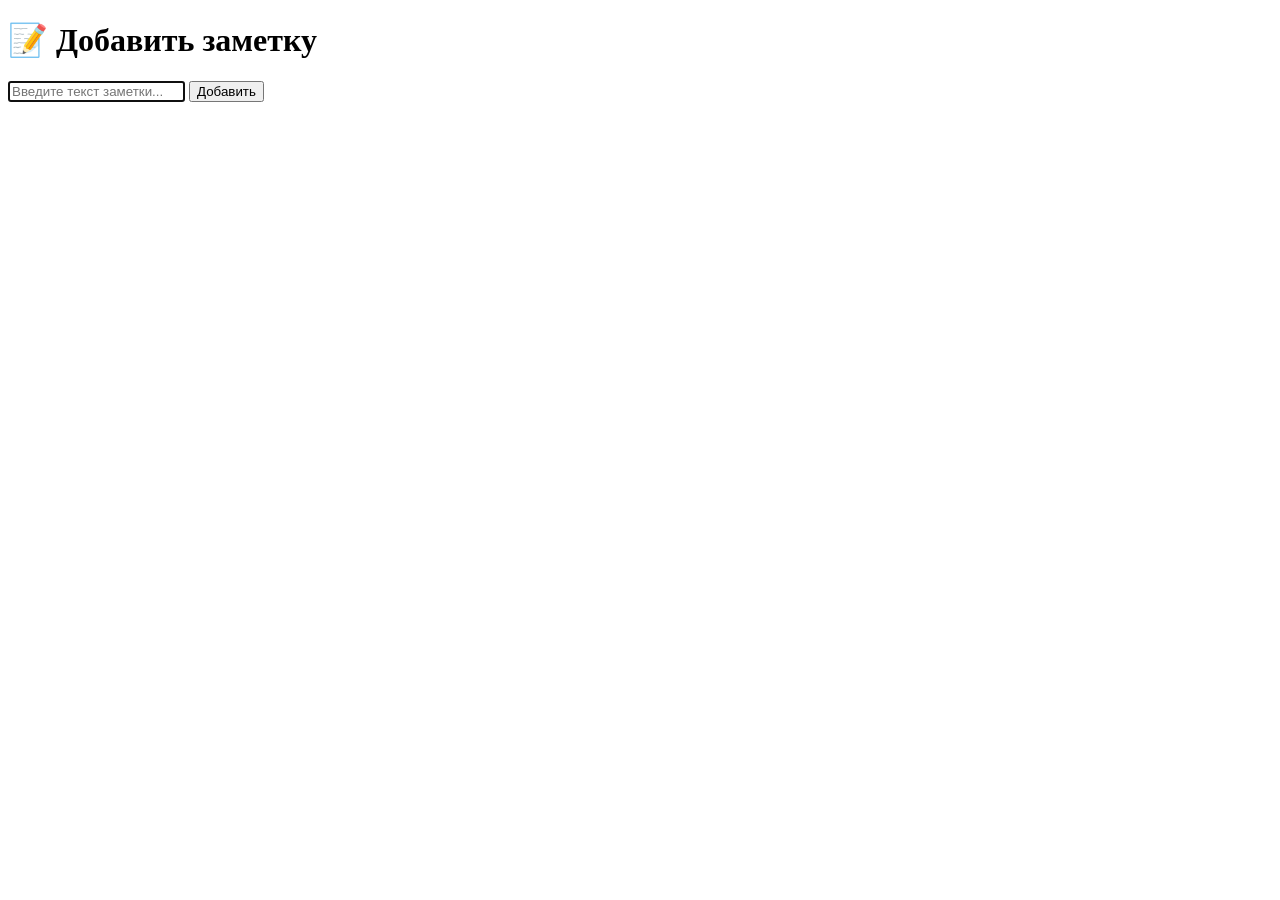
==== templates/index.html @ 014eb471 "for Pavil" ====
<!DOCTYPE html>
<html lang="ru">
<head>
    <meta charset="UTF-8">
    <meta name="viewport" content="width=device-width, initial-scale=1.0">
    <title>Заметки</title>

    <link rel="stylesheet" href="static/style.css">


</head>
<body>
    <div class="container">
        <h1>📝 Добавить заметку</h1>

        <form method="post" action="/">
            <div class="form-group">
                <input type="text" name="user_input" placeholder="Введите текст заметки..." required autofocus>
                <button type="submit">Добавить</button>
            </div>
        </form>

    </div>
</body>
</html>
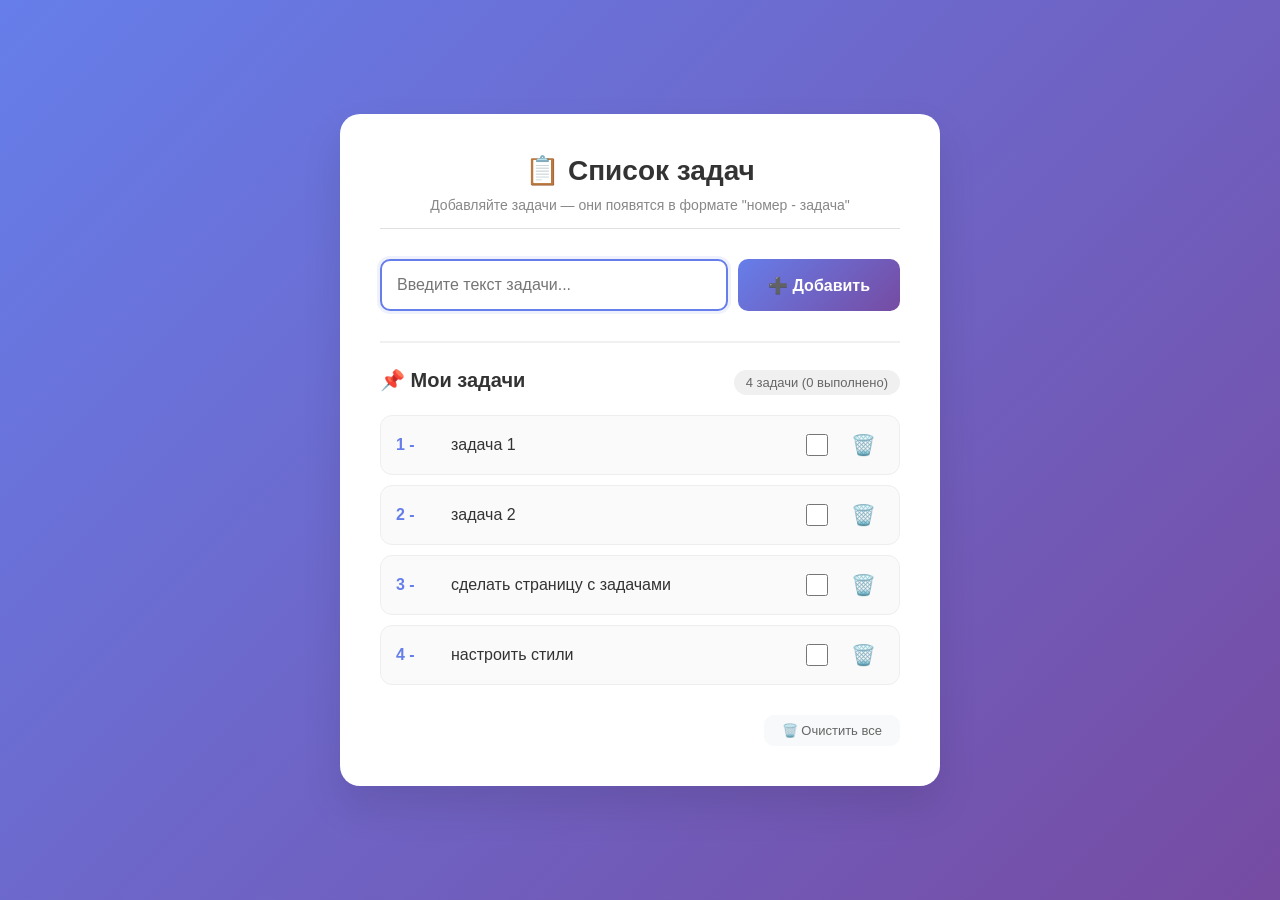
==== commit 74e9da2e: "for Pavil" ====
--- a/templates/index.html
+++ b/templates/index.html
@@ -3,23 +3,614 @@
 <head>
     <meta charset="UTF-8">
     <meta name="viewport" content="width=device-width, initial-scale=1.0">
-    <title>Заметки</title>
-
-    <link rel="stylesheet" href="static/style.css">
-
-
+    <title>Список задач | TODO</title>
+    <style>
+        * {
+            margin: 0;
+            padding: 0;
+            box-sizing: border-box;
+        }
+
+        body {
+            background: linear-gradient(135deg, #667eea 0%, #764ba2 100%);
+            font-family: 'Segoe UI', Tahoma, Geneva, Verdana, sans-serif;
+            min-height: 100vh;
+            display: flex;
+            justify-content: center;
+            align-items: center;
+            padding: 20px;
+        }
+
+        .container {
+            background: white;
+            border-radius: 20px;
+            box-shadow: 0 20px 40px rgba(0,0,0,0.1);
+            padding: 40px;
+            width: 100%;
+            max-width: 600px;
+            text-align: center;
+        }
+
+        h1 {
+            color: #333;
+            margin-bottom: 10px;
+            font-size: 28px;
+        }
+
+        .subtitle {
+            color: #888;
+            margin-bottom: 30px;
+            font-size: 14px;
+            border-bottom: 1px solid #e0e0e0;
+            padding-bottom: 15px;
+        }
+
+        .form-group {
+            display: flex;
+            gap: 10px;
+            margin-bottom: 30px;
+        }
+
+        input {
+            flex: 1;
+            padding: 15px;
+            font-size: 16px;
+            border: 2px solid #e0e0e0;
+            border-radius: 10px;
+            outline: none;
+            transition: all 0.3s ease;
+            font-family: inherit;
+        }
+
+        input:focus {
+            border-color: #667eea;
+            box-shadow: 0 0 0 3px rgba(102,126,234,0.1);
+        }
+
+        button {
+            background: linear-gradient(135deg, #667eea 0%, #764ba2 100%);
+            color: white;
+            border: none;
+            padding: 15px 30px;
+            font-size: 16px;
+            font-weight: bold;
+            border-radius: 10px;
+            cursor: pointer;
+            transition: transform 0.2s, box-shadow 0.2s;
+            font-family: inherit;
+        }
+
+        button:hover {
+            transform: translateY(-2px);
+            box-shadow: 0 5px 15px rgba(102,126,234,0.4);
+        }
+
+        button:active {
+            transform: translateY(0);
+        }
+
+        /* Стили для списка задач */
+        .tasks-section {
+            margin-top: 20px;
+            text-align: left;
+            border-top: 2px solid #f0f0f0;
+            padding-top: 25px;
+        }
+
+        .tasks-header {
+            display: flex;
+            justify-content: space-between;
+            align-items: baseline;
+            margin-bottom: 20px;
+            flex-wrap: wrap;
+            gap: 10px;
+        }
+
+        .tasks-title {
+            font-size: 20px;
+            font-weight: 600;
+            color: #333;
+        }
+
+        .task-count {
+            background: #f0f0f0;
+            padding: 5px 12px;
+            border-radius: 20px;
+            font-size: 13px;
+            color: #666;
+        }
+
+        .task-list {
+            list-style: none;
+            margin-bottom: 20px;
+            max-height: 400px;
+            overflow-y: auto;
+        }
+
+        .task-item {
+            display: flex;
+            align-items: center;
+            padding: 12px 15px;
+            background: #fafafa;
+            margin-bottom: 10px;
+            border-radius: 12px;
+            transition: all 0.2s ease;
+            border: 1px solid #eee;
+        }
+
+        .task-item:hover {
+            background: #f5f5ff;
+            border-color: #667eea;
+            transform: translateX(3px);
+        }
+
+        /* Стиль для выполненной задачи */
+        .task-item.completed {
+            opacity: 0.7;
+            background: #f9f9f9;
+        }
+
+        .task-item.completed .task-text {
+            text-decoration: line-through;
+            color: #999;
+        }
+
+        /* Нумерация задачи в формате "1 - текст" */
+        .task-number {
+            font-weight: 700;
+            color: #667eea;
+            min-width: 45px;
+            font-size: 16px;
+        }
+
+        .task-text {
+            flex: 1;
+            font-size: 16px;
+            color: #333;
+            word-break: break-word;
+            padding: 0 10px;
+        }
+
+        /* Кастомный чекбокс */
+        .task-checkbox {
+            width: 22px;
+            height: 22px;
+            cursor: pointer;
+            accent-color: #667eea;
+            margin-right: 5px;
+        }
+
+        .delete-btn {
+            background: none;
+            border: none;
+            font-size: 20px;
+            cursor: pointer;
+            color: #ccc;
+            padding: 5px 8px;
+            border-radius: 8px;
+            transition: all 0.2s;
+            margin-left: 5px;
+        }
+
+        .delete-btn:hover {
+            background: #fee;
+            color: #e74c3c;
+            transform: scale(1.05);
+            box-shadow: none;
+        }
+
+        .empty-tasks {
+            text-align: center;
+            padding: 40px 20px;
+            color: #aaa;
+            font-size: 14px;
+            background: #fafafa;
+            border-radius: 12px;
+        }
+
+        .action-buttons {
+            display: flex;
+            gap: 10px;
+            justify-content: flex-end;
+            margin-top: 15px;
+        }
+
+        .clear-btn {
+            background: #f0f0f0;
+            color: #666;
+            padding: 8px 18px;
+            font-size: 13px;
+            font-weight: normal;
+        }
+
+        .clear-btn:hover {
+            background: #e0e0e0;
+            transform: translateY(-1px);
+            box-shadow: 0 2px 8px rgba(0,0,0,0.1);
+        }
+
+        .message {
+            margin-top: 20px;
+            padding: 10px;
+            border-radius: 8px;
+            background-color: #f0f0f0;
+            color: #666;
+            font-size: 14px;
+            transition: all 0.3s;
+        }
+
+        .message.success {
+            background: #d4edda;
+            color: #155724;
+            border-left: 4px solid #28a745;
+        }
+
+        .message.error {
+            background: #f8d7da;
+            color: #721c24;
+            border-left: 4px solid #dc3545;
+        }
+
+        @media (max-width: 500px) {
+            .container {
+                padding: 25px;
+            }
+            .form-group {
+                flex-direction: column;
+            }
+            .task-number {
+                min-width: 38px;
+                font-size: 14px;
+            }
+            .task-text {
+                font-size: 14px;
+            }
+        }
+    </style>
 </head>
 <body>
     <div class="container">
-        <h1>📝 Добавить заметку</h1>
-
-        <form method="post" action="/">
-            <div class="form-group">
-                <input type="text" name="user_input" placeholder="Введите текст заметки..." required autofocus>
-                <button type="submit">Добавить</button>
+        <h1>📋 Список задач</h1>
+        <div class="subtitle">Добавляйте задачи — они появятся в формате "номер - задача"</div>
+
+        <!-- Форма добавления новой задачи -->
+        <form id="taskForm" class="form-group">
+            <input type="text" id="taskInput" placeholder="Введите текст задачи..." required autofocus>
+            <button type="submit">➕ Добавить</button>
+        </form>
+
+        <!-- Секция со списком задач -->
+        <div class="tasks-section">
+            <div class="tasks-header">
+                <span class="tasks-title">📌 Мои задачи</span>
+                <span class="task-count" id="taskCounter">0 задач</span>
             </div>
-        </form>
-
+
+            <!-- Список задач будет отображаться здесь -->
+            <div id="taskListContainer">
+                <div class="empty-tasks">
+                    ✨ Пока нет задач<br>Добавьте первую задачу выше!
+                </div>
+            </div>
+
+            <!-- Кнопки управления -->
+            <div class="action-buttons">
+                <button id="clearAllBtn" class="clear-btn" style="background:#f8f9fa;">🗑️ Очистить все</button>
+            </div>
+        </div>
+
+        <!-- Сообщение для обратной связи -->
+        <div id="messageBox" class="message" style="display: none;"></div>
     </div>
+
+    <script>
+        // ============================================================
+        //  Класс для управления задачами (аналог бэкенда на фронтенде)
+        //  Задачи хранятся в localStorage, формат отображения: "1 - задача"
+        // ============================================================
+
+        class TaskManager {
+            constructor() {
+                // Массив задач: каждый объект { id, text, completed }
+                this.tasks = [];
+                this.loadFromStorage();
+                this.counterId = this.getMaxId() + 1;
+            }
+
+            getMaxId() {
+                if (this.tasks.length === 0) return 0;
+                return Math.max(...this.tasks.map(t => t.id));
+            }
+
+            loadFromStorage() {
+                const stored = localStorage.getItem('todo_tasks_app');
+                if (stored) {
+                    try {
+                        this.tasks = JSON.parse(stored);
+                        // Убедимся, что у каждой задачи есть поле completed (для обратной совместимости)
+                        this.tasks = this.tasks.map(t => ({ ...t, completed: t.completed || false }));
+                    } catch(e) {
+                        console.error('Ошибка загрузки', e);
+                        this.tasks = [];
+                    }
+                } else {
+                    // Начальные демо-задачи, чтобы показать пример "1 - задача 1", "2 - задача 2"
+                    this.tasks = [
+                        { id: 1, text: 'задача 1', completed: false },
+                        { id: 2, text: 'задача 2', completed: false },
+                        { id: 3, text: 'сделать страницу с задачами', completed: false },
+                        { id: 4, text: 'настроить стили', completed: false }
+                    ];
+                    this.saveToStorage();
+                }
+                this.counterId = this.getMaxId() + 1;
+            }
+
+            saveToStorage() {
+                localStorage.setItem('todo_tasks_app', JSON.stringify(this.tasks));
+            }
+
+            // Добавление новой задачи
+            addTask(text) {
+                if (!text || text.trim() === '') {
+                    return { success: false, message: 'Текст задачи не может быть пустым!' };
+                }
+                // Проверка на дубликат (опционально, но для удобства)
+                const trimmedText = text.trim();
+                const newTask = {
+                    id: this.counterId++,
+                    text: trimmedText,
+                    completed: false
+                };
+                this.tasks.push(newTask);
+                this.saveToStorage();
+                return { success: true, message: `Задача "${trimmedText}" добавлена!`, task: newTask };
+            }
+
+            // Удаление задачи по id
+            deleteTask(id) {
+                const index = this.tasks.findIndex(t => t.id === id);
+                if (index !== -1) {
+                    const deleted = this.tasks[index];
+                    this.tasks.splice(index, 1);
+                    this.saveToStorage();
+                    return { success: true, message: `Задача "${deleted.text}" удалена` };
+                }
+                return { success: false, message: 'Задача не найдена' };
+            }
+
+            // Переключение статуса выполнения
+            toggleComplete(id) {
+                const task = this.tasks.find(t => t.id === id);
+                if (task) {
+                    task.completed = !task.completed;
+                    this.saveToStorage();
+                    return true;
+                }
+                return false;
+            }
+
+            // Очистить все задачи
+            clearAll() {
+                if (this.tasks.length === 0) {
+                    return { success: false, message: 'Список и так пуст' };
+                }
+                this.tasks = [];
+                this.saveToStorage();
+                this.counterId = 1;
+                return { success: true, message: 'Все задачи удалены' };
+            }
+
+            // Получить все задачи
+            getAllTasks() {
+                return [...this.tasks];
+            }
+        }
+
+        // Инициализация менеджера задач
+        const taskManager = new TaskManager();
+
+        // DOM элементы
+        const taskForm = document.getElementById('taskForm');
+        const taskInput = document.getElementById('taskInput');
+        const taskListContainer = document.getElementById('taskListContainer');
+        const taskCounterSpan = document.getElementById('taskCounter');
+        const clearAllBtn = document.getElementById('clearAllBtn');
+        const messageBox = document.getElementById('messageBox');
+
+        // Функция отображения сообщения (автоскрытие)
+        function showMessage(text, type = 'success') {
+            messageBox.textContent = text;
+            messageBox.className = `message ${type}`;
+            messageBox.style.display = 'block';
+            setTimeout(() => {
+                messageBox.style.opacity = '0';
+                setTimeout(() => {
+                    messageBox.style.display = 'none';
+                    messageBox.style.opacity = '1';
+                }, 300);
+            }, 2500);
+        }
+
+        // Функция обновления интерфейса: отрисовка задач в формате "номер - задача"
+        function renderTasks() {
+            const tasks = taskManager.getAllTasks();
+            const totalTasks = tasks.length;
+            const completedTasksCount = tasks.filter(t => t.completed).length;
+
+            // Обновляем счетчик задач
+            if (totalTasks === 0) {
+                taskCounterSpan.textContent = '0 задач';
+            } else if (totalTasks === 1) {
+                taskCounterSpan.textContent = `1 задача (${completedTasksCount} выполнена)`;
+            } else if (totalTasks >= 2 && totalTasks <= 4) {
+                taskCounterSpan.textContent = `${totalTasks} задачи (${completedTasksCount} выполнено)`;
+            } else {
+                taskCounterSpan.textContent = `${totalTasks} задач (${completedTasksCount} выполнено)`;
+            }
+
+            // Если задач нет, показываем пустое состояние
+            if (totalTasks === 0) {
+                taskListContainer.innerHTML = `
+                    <div class="empty-tasks">
+                        📭 Список задач пуст<br>Добавьте первую задачу через форму выше!
+                    </div>
+                `;
+                return;
+            }
+
+            // Формируем список задач с нумерацией в формате "1 - текст"
+            // Важно: нумерация идет по порядку отображения (индекс+1), но мы сохраняем оригинальный id для операций
+            // Согласно ТЗ: Пример: 1 - задача 1, 2 - задача 2. Каждая задача отображается с номером и текстом.
+            let tasksHtml = `<ul class="task-list" style="list-style: none;">`;
+
+            tasks.forEach((task, idx) => {
+                // Номер в списке = порядковый номер (начинается с 1)
+                const displayNumber = idx + 1;
+                const completedClass = task.completed ? 'completed' : '';
+                const checkedAttr = task.completed ? 'checked' : '';
+
+                tasksHtml += `
+                    <li class="task-item ${completedClass}" data-task-id="${task.id}">
+                        <span class="task-number">${displayNumber} -</span>
+                        <span class="task-text">${escapeHtml(task.text)}</span>
+                        <div style="display: flex; align-items: center; gap: 5px;">
+                            <input type="checkbox" class="task-checkbox" data-id="${task.id}" ${checkedAttr} title="Отметить выполнение">
+                            <button class="delete-btn" data-id="${task.id}" title="Удалить задачу">🗑️</button>
+                        </div>
+                    </li>
+                `;
+            });
+
+            tasksHtml += `</ul>`;
+            taskListContainer.innerHTML = tasksHtml;
+
+            // Добавляем обработчики событий для чекбоксов и кнопок удаления
+            attachEventListeners();
+        }
+
+        // Функция для экранирования HTML спецсимволов (безопасность)
+        function escapeHtml(str) {
+            return str
+                .replace(/&/g, '&amp;')
+                .replace(/</g, '&lt;')
+                .replace(/>/g, '&gt;')
+                .replace(/"/g, '&quot;')
+                .replace(/'/g, '&#39;');
+        }
+
+        // Привязка событий к динамическим элементам (чекбоксы, кнопки удаления)
+        function attachEventListeners() {
+            // Обработчики для чекбоксов (отметка выполнения)
+            const checkboxes = document.querySelectorAll('.task-checkbox');
+            checkboxes.forEach(checkbox => {
+                // Убираем старые обработчики, чтобы избежать дублирования (но при каждой перерисовке новые элементы)
+                checkbox.removeEventListener('change', handleCheckboxChange);
+                checkbox.addEventListener('change', handleCheckboxChange);
+            });
+
+            // Обработчики для кнопок удаления
+            const deleteButtons = document.querySelectorAll('.delete-btn');
+            deleteButtons.forEach(btn => {
+                btn.removeEventListener('click', handleDeleteClick);
+                btn.addEventListener('click', handleDeleteClick);
+            });
+        }
+
+        // Обработчик изменения статуса (чекбокс)
+        function handleCheckboxChange(event) {
+            const checkbox = event.target;
+            const taskId = parseInt(checkbox.getAttribute('data-id'), 10);
+            const isChecked = checkbox.checked;
+
+            // Меняем статус через менеджер задач
+            const success = taskManager.toggleComplete(taskId);
+            if (success) {
+                // Обновляем отображение
+                renderTasks();
+                // Показываем сообщение (опционально)
+                const task = taskManager.getAllTasks().find(t => t.id === taskId);
+                if (task) {
+                    const status = task.completed ? 'выполнена ✅' : 'возвращена в работу 🔄';
+                    showMessage(`Задача "${task.text.substring(0, 40)}" ${status}`, 'success');
+                } else {
+                    showMessage('Статус задачи обновлен', 'success');
+                }
+            } else {
+                showMessage('Ошибка при обновлении статуса', 'error');
+            }
+        }
+
+        // Обработчик удаления задачи
+        function handleDeleteClick(event) {
+            event.stopPropagation();
+            const button = event.currentTarget;
+            const taskId = parseInt(button.getAttribute('data-id'), 10);
+            const tasks = taskManager.getAllTasks();
+            const taskToDelete = tasks.find(t => t.id === taskId);
+
+            if (taskToDelete) {
+                const result = taskManager.deleteTask(taskId);
+                if (result.success) {
+                    renderTasks();
+                    showMessage(result.message, 'success');
+                } else {
+                    showMessage('Не удалось удалить задачу', 'error');
+                }
+            }
+        }
+
+        // Обработчик добавления новой задачи (через форму)
+        function handleAddTask(event) {
+            event.preventDefault();
+            const rawText = taskInput.value;
+            if (!rawText || rawText.trim() === '') {
+                showMessage('Пожалуйста, введите текст задачи!', 'error');
+                return;
+            }
+
+            const result = taskManager.addTask(rawText);
+            if (result.success) {
+                taskInput.value = '';
+                renderTasks();
+                showMessage(result.message, 'success');
+                taskInput.focus();
+            } else {
+                showMessage(result.message, 'error');
+            }
+        }
+
+        // Обработчик очистки всех задач
+        function handleClearAll() {
+            if (taskManager.getAllTasks().length === 0) {
+                showMessage('Список задач уже пуст', 'error');
+                return;
+            }
+
+            const confirmClear = confirm('Вы уверены, что хотите удалить ВСЕ задачи? Это действие нельзя отменить.');
+            if (confirmClear) {
+                const result = taskManager.clearAll();
+                if (result.success) {
+                    renderTasks();
+                    showMessage(result.message, 'success');
+                } else {
+                    showMessage(result.message, 'error');
+                }
+            }
+        }
+
+        // Инициализация приложения и установка обработчиков
+        function init() {
+            renderTasks();
+            taskForm.addEventListener('submit', handleAddTask);
+            clearAllBtn.addEventListener('click', handleClearAll);
+
+            // Автофокус на поле ввода
+            taskInput.focus();
+        }
+
+        // Запуск приложения после загрузки DOM
+        document.addEventListener('DOMContentLoaded', init);
+    </script>
 </body>
 </html>
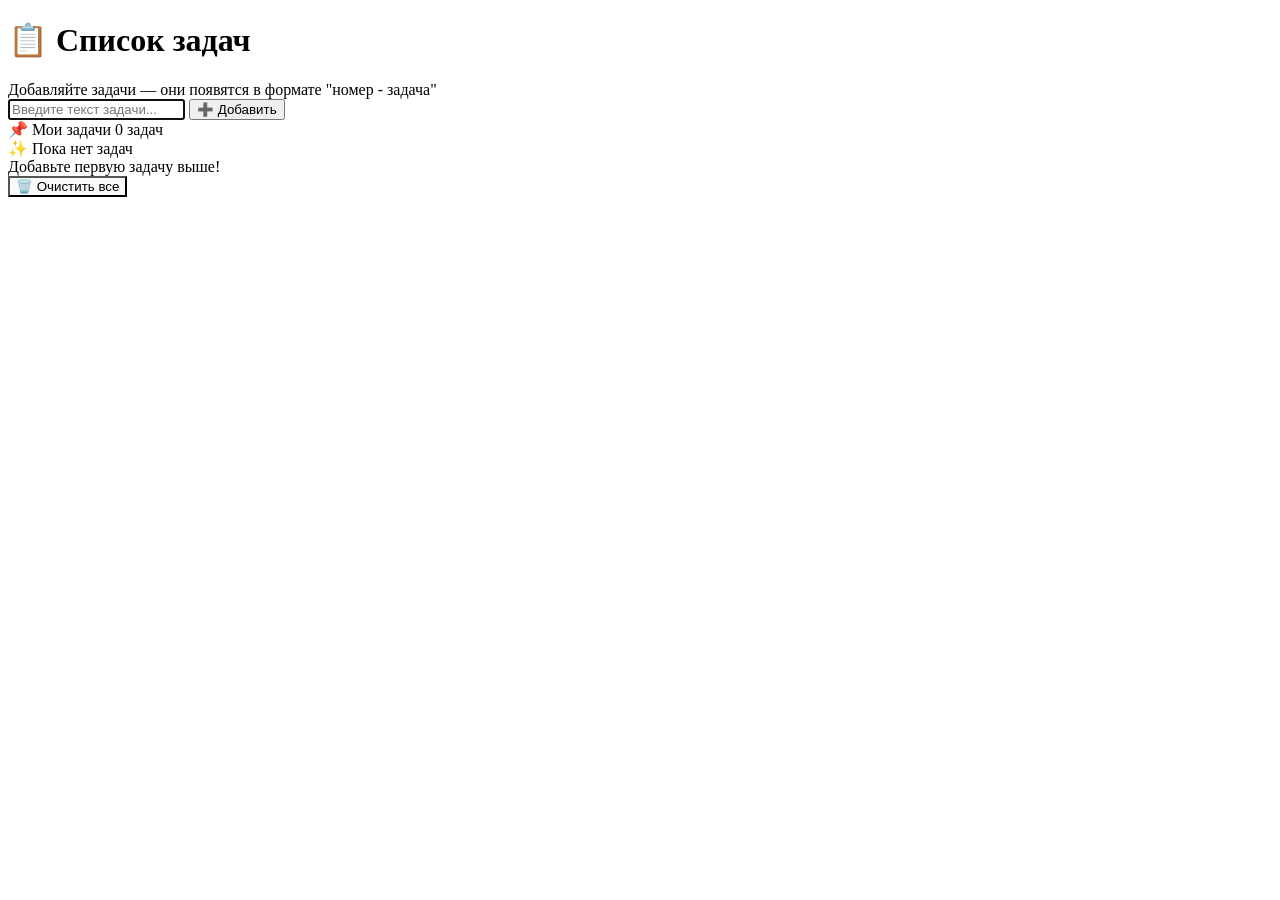
==== commit c8e8d4f6: "for Pavil" ====
--- a/templates/index.html
+++ b/templates/index.html
@@ -4,269 +4,7 @@
     <meta charset="UTF-8">
     <meta name="viewport" content="width=device-width, initial-scale=1.0">
     <title>Список задач | TODO</title>
-    <style>
-        * {
-            margin: 0;
-            padding: 0;
-            box-sizing: border-box;
-        }
-
-        body {
-            background: linear-gradient(135deg, #667eea 0%, #764ba2 100%);
-            font-family: 'Segoe UI', Tahoma, Geneva, Verdana, sans-serif;
-            min-height: 100vh;
-            display: flex;
-            justify-content: center;
-            align-items: center;
-            padding: 20px;
-        }
-
-        .container {
-            background: white;
-            border-radius: 20px;
-            box-shadow: 0 20px 40px rgba(0,0,0,0.1);
-            padding: 40px;
-            width: 100%;
-            max-width: 600px;
-            text-align: center;
-        }
-
-        h1 {
-            color: #333;
-            margin-bottom: 10px;
-            font-size: 28px;
-        }
-
-        .subtitle {
-            color: #888;
-            margin-bottom: 30px;
-            font-size: 14px;
-            border-bottom: 1px solid #e0e0e0;
-            padding-bottom: 15px;
-        }
-
-        .form-group {
-            display: flex;
-            gap: 10px;
-            margin-bottom: 30px;
-        }
-
-        input {
-            flex: 1;
-            padding: 15px;
-            font-size: 16px;
-            border: 2px solid #e0e0e0;
-            border-radius: 10px;
-            outline: none;
-            transition: all 0.3s ease;
-            font-family: inherit;
-        }
-
-        input:focus {
-            border-color: #667eea;
-            box-shadow: 0 0 0 3px rgba(102,126,234,0.1);
-        }
-
-        button {
-            background: linear-gradient(135deg, #667eea 0%, #764ba2 100%);
-            color: white;
-            border: none;
-            padding: 15px 30px;
-            font-size: 16px;
-            font-weight: bold;
-            border-radius: 10px;
-            cursor: pointer;
-            transition: transform 0.2s, box-shadow 0.2s;
-            font-family: inherit;
-        }
-
-        button:hover {
-            transform: translateY(-2px);
-            box-shadow: 0 5px 15px rgba(102,126,234,0.4);
-        }
-
-        button:active {
-            transform: translateY(0);
-        }
-
-        /* Стили для списка задач */
-        .tasks-section {
-            margin-top: 20px;
-            text-align: left;
-            border-top: 2px solid #f0f0f0;
-            padding-top: 25px;
-        }
-
-        .tasks-header {
-            display: flex;
-            justify-content: space-between;
-            align-items: baseline;
-            margin-bottom: 20px;
-            flex-wrap: wrap;
-            gap: 10px;
-        }
-
-        .tasks-title {
-            font-size: 20px;
-            font-weight: 600;
-            color: #333;
-        }
-
-        .task-count {
-            background: #f0f0f0;
-            padding: 5px 12px;
-            border-radius: 20px;
-            font-size: 13px;
-            color: #666;
-        }
-
-        .task-list {
-            list-style: none;
-            margin-bottom: 20px;
-            max-height: 400px;
-            overflow-y: auto;
-        }
-
-        .task-item {
-            display: flex;
-            align-items: center;
-            padding: 12px 15px;
-            background: #fafafa;
-            margin-bottom: 10px;
-            border-radius: 12px;
-            transition: all 0.2s ease;
-            border: 1px solid #eee;
-        }
-
-        .task-item:hover {
-            background: #f5f5ff;
-            border-color: #667eea;
-            transform: translateX(3px);
-        }
-
-        /* Стиль для выполненной задачи */
-        .task-item.completed {
-            opacity: 0.7;
-            background: #f9f9f9;
-        }
-
-        .task-item.completed .task-text {
-            text-decoration: line-through;
-            color: #999;
-        }
-
-        /* Нумерация задачи в формате "1 - текст" */
-        .task-number {
-            font-weight: 700;
-            color: #667eea;
-            min-width: 45px;
-            font-size: 16px;
-        }
-
-        .task-text {
-            flex: 1;
-            font-size: 16px;
-            color: #333;
-            word-break: break-word;
-            padding: 0 10px;
-        }
-
-        /* Кастомный чекбокс */
-        .task-checkbox {
-            width: 22px;
-            height: 22px;
-            cursor: pointer;
-            accent-color: #667eea;
-            margin-right: 5px;
-        }
-
-        .delete-btn {
-            background: none;
-            border: none;
-            font-size: 20px;
-            cursor: pointer;
-            color: #ccc;
-            padding: 5px 8px;
-            border-radius: 8px;
-            transition: all 0.2s;
-            margin-left: 5px;
-        }
-
-        .delete-btn:hover {
-            background: #fee;
-            color: #e74c3c;
-            transform: scale(1.05);
-            box-shadow: none;
-        }
-
-        .empty-tasks {
-            text-align: center;
-            padding: 40px 20px;
-            color: #aaa;
-            font-size: 14px;
-            background: #fafafa;
-            border-radius: 12px;
-        }
-
-        .action-buttons {
-            display: flex;
-            gap: 10px;
-            justify-content: flex-end;
-            margin-top: 15px;
-        }
-
-        .clear-btn {
-            background: #f0f0f0;
-            color: #666;
-            padding: 8px 18px;
-            font-size: 13px;
-            font-weight: normal;
-        }
-
-        .clear-btn:hover {
-            background: #e0e0e0;
-            transform: translateY(-1px);
-            box-shadow: 0 2px 8px rgba(0,0,0,0.1);
-        }
-
-        .message {
-            margin-top: 20px;
-            padding: 10px;
-            border-radius: 8px;
-            background-color: #f0f0f0;
-            color: #666;
-            font-size: 14px;
-            transition: all 0.3s;
-        }
-
-        .message.success {
-            background: #d4edda;
-            color: #155724;
-            border-left: 4px solid #28a745;
-        }
-
-        .message.error {
-            background: #f8d7da;
-            color: #721c24;
-            border-left: 4px solid #dc3545;
-        }
-
-        @media (max-width: 500px) {
-            .container {
-                padding: 25px;
-            }
-            .form-group {
-                flex-direction: column;
-            }
-            .task-number {
-                min-width: 38px;
-                font-size: 14px;
-            }
-            .task-text {
-                font-size: 14px;
-            }
-        }
-    </style>
+    <link rel="stylesheet" href="./static/style.css">
 </head>
 <body>
     <div class="container">
@@ -275,7 +13,7 @@
 
         <!-- Форма добавления новой задачи -->
         <form id="taskForm" class="form-group">
-            <input type="text" id="taskInput" placeholder="Введите текст задачи..." required autofocus>
+            <input type="text" id="taskInput" name="user_input" placeholder="Введите текст задачи..." required autofocus>
             <button type="submit">➕ Добавить</button>
         </form>
 
@@ -303,314 +41,6 @@
         <div id="messageBox" class="message" style="display: none;"></div>
     </div>
 
-    <script>
-        // ============================================================
-        //  Класс для управления задачами (аналог бэкенда на фронтенде)
-        //  Задачи хранятся в localStorage, формат отображения: "1 - задача"
-        // ============================================================
 
-        class TaskManager {
-            constructor() {
-                // Массив задач: каждый объект { id, text, completed }
-                this.tasks = [];
-                this.loadFromStorage();
-                this.counterId = this.getMaxId() + 1;
-            }
-
-            getMaxId() {
-                if (this.tasks.length === 0) return 0;
-                return Math.max(...this.tasks.map(t => t.id));
-            }
-
-            loadFromStorage() {
-                const stored = localStorage.getItem('todo_tasks_app');
-                if (stored) {
-                    try {
-                        this.tasks = JSON.parse(stored);
-                        // Убедимся, что у каждой задачи есть поле completed (для обратной совместимости)
-                        this.tasks = this.tasks.map(t => ({ ...t, completed: t.completed || false }));
-                    } catch(e) {
-                        console.error('Ошибка загрузки', e);
-                        this.tasks = [];
-                    }
-                } else {
-                    // Начальные демо-задачи, чтобы показать пример "1 - задача 1", "2 - задача 2"
-                    this.tasks = [
-                        { id: 1, text: 'задача 1', completed: false },
-                        { id: 2, text: 'задача 2', completed: false },
-                        { id: 3, text: 'сделать страницу с задачами', completed: false },
-                        { id: 4, text: 'настроить стили', completed: false }
-                    ];
-                    this.saveToStorage();
-                }
-                this.counterId = this.getMaxId() + 1;
-            }
-
-            saveToStorage() {
-                localStorage.setItem('todo_tasks_app', JSON.stringify(this.tasks));
-            }
-
-            // Добавление новой задачи
-            addTask(text) {
-                if (!text || text.trim() === '') {
-                    return { success: false, message: 'Текст задачи не может быть пустым!' };
-                }
-                // Проверка на дубликат (опционально, но для удобства)
-                const trimmedText = text.trim();
-                const newTask = {
-                    id: this.counterId++,
-                    text: trimmedText,
-                    completed: false
-                };
-                this.tasks.push(newTask);
-                this.saveToStorage();
-                return { success: true, message: `Задача "${trimmedText}" добавлена!`, task: newTask };
-            }
-
-            // Удаление задачи по id
-            deleteTask(id) {
-                const index = this.tasks.findIndex(t => t.id === id);
-                if (index !== -1) {
-                    const deleted = this.tasks[index];
-                    this.tasks.splice(index, 1);
-                    this.saveToStorage();
-                    return { success: true, message: `Задача "${deleted.text}" удалена` };
-                }
-                return { success: false, message: 'Задача не найдена' };
-            }
-
-            // Переключение статуса выполнения
-            toggleComplete(id) {
-                const task = this.tasks.find(t => t.id === id);
-                if (task) {
-                    task.completed = !task.completed;
-                    this.saveToStorage();
-                    return true;
-                }
-                return false;
-            }
-
-            // Очистить все задачи
-            clearAll() {
-                if (this.tasks.length === 0) {
-                    return { success: false, message: 'Список и так пуст' };
-                }
-                this.tasks = [];
-                this.saveToStorage();
-                this.counterId = 1;
-                return { success: true, message: 'Все задачи удалены' };
-            }
-
-            // Получить все задачи
-            getAllTasks() {
-                return [...this.tasks];
-            }
-        }
-
-        // Инициализация менеджера задач
-        const taskManager = new TaskManager();
-
-        // DOM элементы
-        const taskForm = document.getElementById('taskForm');
-        const taskInput = document.getElementById('taskInput');
-        const taskListContainer = document.getElementById('taskListContainer');
-        const taskCounterSpan = document.getElementById('taskCounter');
-        const clearAllBtn = document.getElementById('clearAllBtn');
-        const messageBox = document.getElementById('messageBox');
-
-        // Функция отображения сообщения (автоскрытие)
-        function showMessage(text, type = 'success') {
-            messageBox.textContent = text;
-            messageBox.className = `message ${type}`;
-            messageBox.style.display = 'block';
-            setTimeout(() => {
-                messageBox.style.opacity = '0';
-                setTimeout(() => {
-                    messageBox.style.display = 'none';
-                    messageBox.style.opacity = '1';
-                }, 300);
-            }, 2500);
-        }
-
-        // Функция обновления интерфейса: отрисовка задач в формате "номер - задача"
-        function renderTasks() {
-            const tasks = taskManager.getAllTasks();
-            const totalTasks = tasks.length;
-            const completedTasksCount = tasks.filter(t => t.completed).length;
-
-            // Обновляем счетчик задач
-            if (totalTasks === 0) {
-                taskCounterSpan.textContent = '0 задач';
-            } else if (totalTasks === 1) {
-                taskCounterSpan.textContent = `1 задача (${completedTasksCount} выполнена)`;
-            } else if (totalTasks >= 2 && totalTasks <= 4) {
-                taskCounterSpan.textContent = `${totalTasks} задачи (${completedTasksCount} выполнено)`;
-            } else {
-                taskCounterSpan.textContent = `${totalTasks} задач (${completedTasksCount} выполнено)`;
-            }
-
-            // Если задач нет, показываем пустое состояние
-            if (totalTasks === 0) {
-                taskListContainer.innerHTML = `
-                    <div class="empty-tasks">
-                        📭 Список задач пуст<br>Добавьте первую задачу через форму выше!
-                    </div>
-                `;
-                return;
-            }
-
-            // Формируем список задач с нумерацией в формате "1 - текст"
-            // Важно: нумерация идет по порядку отображения (индекс+1), но мы сохраняем оригинальный id для операций
-            // Согласно ТЗ: Пример: 1 - задача 1, 2 - задача 2. Каждая задача отображается с номером и текстом.
-            let tasksHtml = `<ul class="task-list" style="list-style: none;">`;
-
-            tasks.forEach((task, idx) => {
-                // Номер в списке = порядковый номер (начинается с 1)
-                const displayNumber = idx + 1;
-                const completedClass = task.completed ? 'completed' : '';
-                const checkedAttr = task.completed ? 'checked' : '';
-
-                tasksHtml += `
-                    <li class="task-item ${completedClass}" data-task-id="${task.id}">
-                        <span class="task-number">${displayNumber} -</span>
-                        <span class="task-text">${escapeHtml(task.text)}</span>
-                        <div style="display: flex; align-items: center; gap: 5px;">
-                            <input type="checkbox" class="task-checkbox" data-id="${task.id}" ${checkedAttr} title="Отметить выполнение">
-                            <button class="delete-btn" data-id="${task.id}" title="Удалить задачу">🗑️</button>
-                        </div>
-                    </li>
-                `;
-            });
-
-            tasksHtml += `</ul>`;
-            taskListContainer.innerHTML = tasksHtml;
-
-            // Добавляем обработчики событий для чекбоксов и кнопок удаления
-            attachEventListeners();
-        }
-
-        // Функция для экранирования HTML спецсимволов (безопасность)
-        function escapeHtml(str) {
-            return str
-                .replace(/&/g, '&amp;')
-                .replace(/</g, '&lt;')
-                .replace(/>/g, '&gt;')
-                .replace(/"/g, '&quot;')
-                .replace(/'/g, '&#39;');
-        }
-
-        // Привязка событий к динамическим элементам (чекбоксы, кнопки удаления)
-        function attachEventListeners() {
-            // Обработчики для чекбоксов (отметка выполнения)
-            const checkboxes = document.querySelectorAll('.task-checkbox');
-            checkboxes.forEach(checkbox => {
-                // Убираем старые обработчики, чтобы избежать дублирования (но при каждой перерисовке новые элементы)
-                checkbox.removeEventListener('change', handleCheckboxChange);
-                checkbox.addEventListener('change', handleCheckboxChange);
-            });
-
-            // Обработчики для кнопок удаления
-            const deleteButtons = document.querySelectorAll('.delete-btn');
-            deleteButtons.forEach(btn => {
-                btn.removeEventListener('click', handleDeleteClick);
-                btn.addEventListener('click', handleDeleteClick);
-            });
-        }
-
-        // Обработчик изменения статуса (чекбокс)
-        function handleCheckboxChange(event) {
-            const checkbox = event.target;
-            const taskId = parseInt(checkbox.getAttribute('data-id'), 10);
-            const isChecked = checkbox.checked;
-
-            // Меняем статус через менеджер задач
-            const success = taskManager.toggleComplete(taskId);
-            if (success) {
-                // Обновляем отображение
-                renderTasks();
-                // Показываем сообщение (опционально)
-                const task = taskManager.getAllTasks().find(t => t.id === taskId);
-                if (task) {
-                    const status = task.completed ? 'выполнена ✅' : 'возвращена в работу 🔄';
-                    showMessage(`Задача "${task.text.substring(0, 40)}" ${status}`, 'success');
-                } else {
-                    showMessage('Статус задачи обновлен', 'success');
-                }
-            } else {
-                showMessage('Ошибка при обновлении статуса', 'error');
-            }
-        }
-
-        // Обработчик удаления задачи
-        function handleDeleteClick(event) {
-            event.stopPropagation();
-            const button = event.currentTarget;
-            const taskId = parseInt(button.getAttribute('data-id'), 10);
-            const tasks = taskManager.getAllTasks();
-            const taskToDelete = tasks.find(t => t.id === taskId);
-
-            if (taskToDelete) {
-                const result = taskManager.deleteTask(taskId);
-                if (result.success) {
-                    renderTasks();
-                    showMessage(result.message, 'success');
-                } else {
-                    showMessage('Не удалось удалить задачу', 'error');
-                }
-            }
-        }
-
-        // Обработчик добавления новой задачи (через форму)
-        function handleAddTask(event) {
-            event.preventDefault();
-            const rawText = taskInput.value;
-            if (!rawText || rawText.trim() === '') {
-                showMessage('Пожалуйста, введите текст задачи!', 'error');
-                return;
-            }
-
-            const result = taskManager.addTask(rawText);
-            if (result.success) {
-                taskInput.value = '';
-                renderTasks();
-                showMessage(result.message, 'success');
-                taskInput.focus();
-            } else {
-                showMessage(result.message, 'error');
-            }
-        }
-
-        // Обработчик очистки всех задач
-        function handleClearAll() {
-            if (taskManager.getAllTasks().length === 0) {
-                showMessage('Список задач уже пуст', 'error');
-                return;
-            }
-
-            const confirmClear = confirm('Вы уверены, что хотите удалить ВСЕ задачи? Это действие нельзя отменить.');
-            if (confirmClear) {
-                const result = taskManager.clearAll();
-                if (result.success) {
-                    renderTasks();
-                    showMessage(result.message, 'success');
-                } else {
-                    showMessage(result.message, 'error');
-                }
-            }
-        }
-
-        // Инициализация приложения и установка обработчиков
-        function init() {
-            renderTasks();
-            taskForm.addEventListener('submit', handleAddTask);
-            clearAllBtn.addEventListener('click', handleClearAll);
-
-            // Автофокус на поле ввода
-            taskInput.focus();
-        }
-
-        // Запуск приложения после загрузки DOM
-        document.addEventListener('DOMContentLoaded', init);
-    </script>
 </body>
 </html>
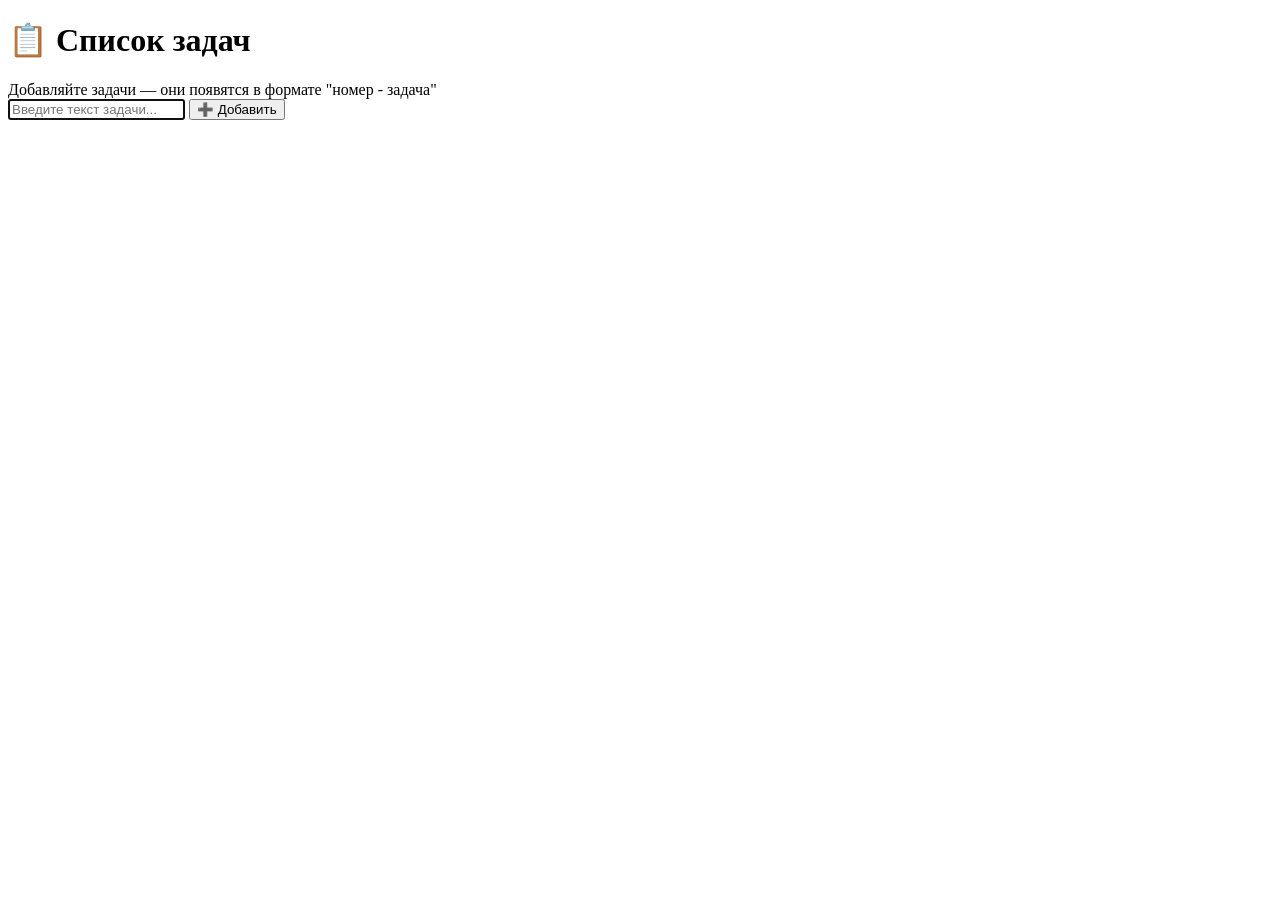
==== commit 24b12983: "test lis for Katya" ====
--- a/templates/index.html
+++ b/templates/index.html
@@ -17,30 +17,7 @@
             <button type="submit">➕ Добавить</button>
         </form>
 
-        <!-- Секция со списком задач -->
-        <div class="tasks-section">
-            <div class="tasks-header">
-                <span class="tasks-title">📌 Мои задачи</span>
-                <span class="task-count" id="taskCounter">0 задач</span>
-            </div>
-
-            <!-- Список задач будет отображаться здесь -->
-            <div id="taskListContainer">
-                <div class="empty-tasks">
-                    ✨ Пока нет задач<br>Добавьте первую задачу выше!
-                </div>
-            </div>
-
-            <!-- Кнопки управления -->
-            <div class="action-buttons">
-                <button id="clearAllBtn" class="clear-btn" style="background:#f8f9fa;">🗑️ Очистить все</button>
-            </div>
-        </div>
-
-        <!-- Сообщение для обратной связи -->
-        <div id="messageBox" class="message" style="display: none;"></div>
     </div>
-
 
 </body>
 </html>
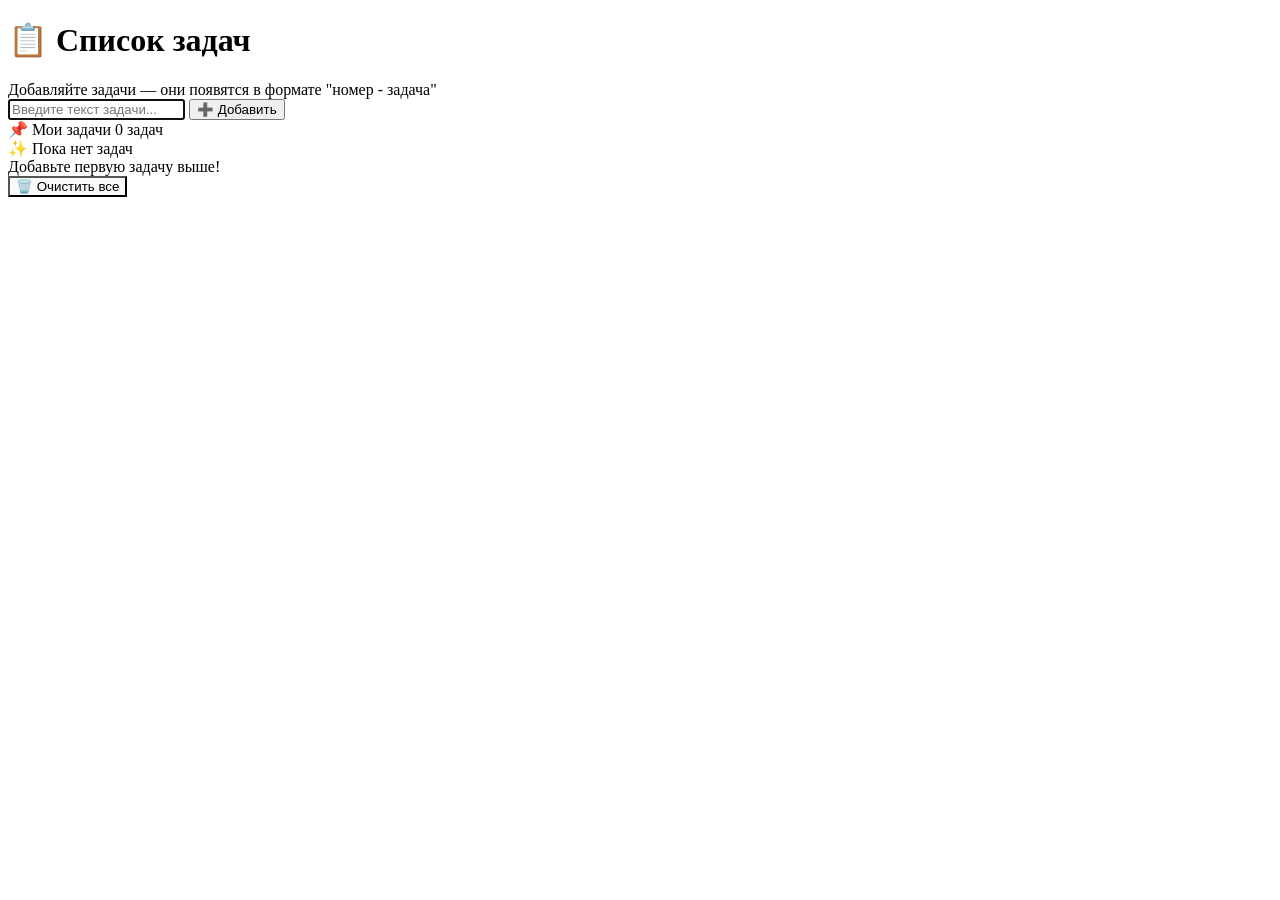
==== commit 40c24f92: "Merge remote-tracking branch 'origin/master' # Conflicts: #	templates/index.html" ====
--- a/templates/index.html
+++ b/templates/index.html
@@ -17,7 +17,30 @@
             <button type="submit">➕ Добавить</button>
         </form>
 
+        <!-- Секция со списком задач -->
+        <div class="tasks-section">
+            <div class="tasks-header">
+                <span class="tasks-title">📌 Мои задачи</span>
+                <span class="task-count" id="taskCounter">0 задач</span>
+            </div>
+
+            <!-- Список задач будет отображаться здесь -->
+            <div id="taskListContainer">
+                <div class="empty-tasks">
+                    ✨ Пока нет задач<br>Добавьте первую задачу выше!
+                </div>
+            </div>
+
+            <!-- Кнопки управления -->
+            <div class="action-buttons">
+                <button id="clearAllBtn" class="clear-btn" style="background:#f8f9fa;">🗑️ Очистить все</button>
+            </div>
+        </div>
+
+        <!-- Сообщение для обратной связи -->
+        <div id="messageBox" class="message" style="display: none;"></div>
     </div>
+
 
 </body>
 </html>
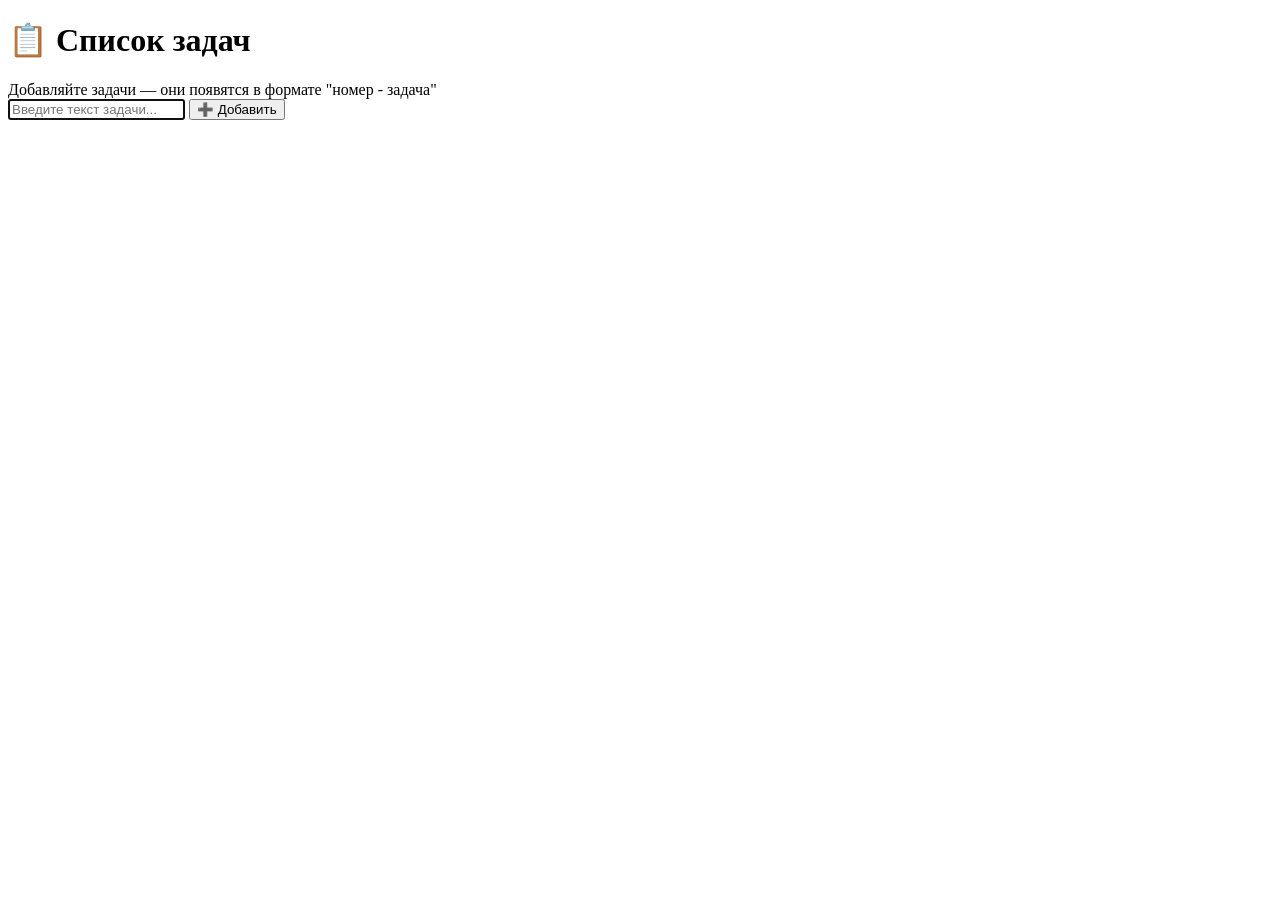
==== commit 99e1af20: "test lis for Katya" ====
--- a/templates/index.html
+++ b/templates/index.html
@@ -17,30 +17,6 @@
             <button type="submit">➕ Добавить</button>
         </form>
 
-        <!-- Секция со списком задач -->
-        <div class="tasks-section">
-            <div class="tasks-header">
-                <span class="tasks-title">📌 Мои задачи</span>
-                <span class="task-count" id="taskCounter">0 задач</span>
-            </div>
-
-            <!-- Список задач будет отображаться здесь -->
-            <div id="taskListContainer">
-                <div class="empty-tasks">
-                    ✨ Пока нет задач<br>Добавьте первую задачу выше!
-                </div>
-            </div>
-
-            <!-- Кнопки управления -->
-            <div class="action-buttons">
-                <button id="clearAllBtn" class="clear-btn" style="background:#f8f9fa;">🗑️ Очистить все</button>
-            </div>
-        </div>
-
-        <!-- Сообщение для обратной связи -->
-        <div id="messageBox" class="message" style="display: none;"></div>
-    </div>
-
 
 </body>
 </html>
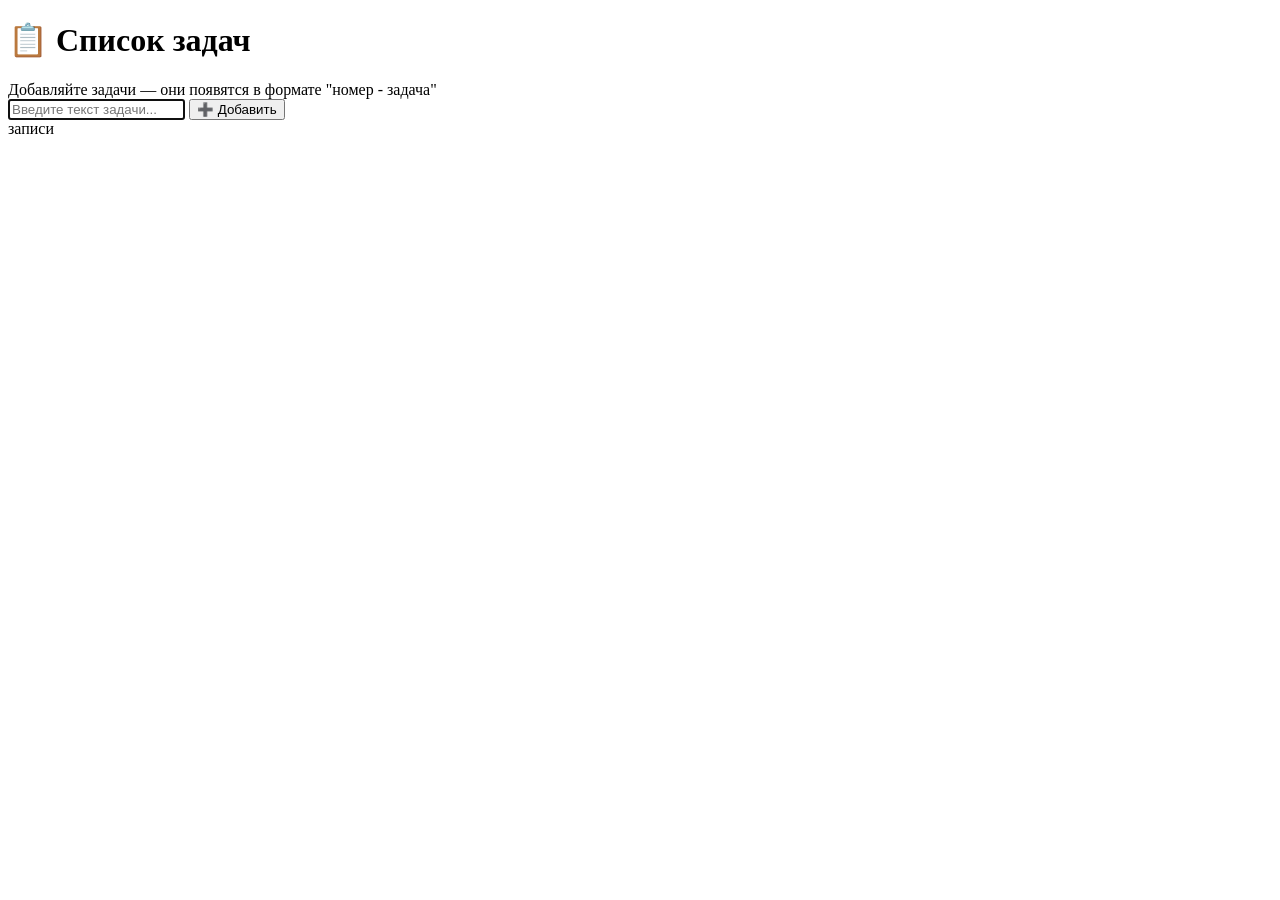
==== commit f2fc0ca5: "for Pavil" ====
--- a/templates/index.html
+++ b/templates/index.html
@@ -12,11 +12,14 @@
         <div class="subtitle">Добавляйте задачи — они появятся в формате "номер - задача"</div>
 
         <!-- Форма добавления новой задачи -->
-        <form id="taskForm" class="form-group">
+        <form id="taskForm" class="form-group" method="post">
             <input type="text" id="taskInput" name="user_input" placeholder="Введите текст задачи..." required autofocus>
             <button type="submit">➕ Добавить</button>
         </form>
 
 
+       <a to_do="https://to_do">записи</a>
+
+
 </body>
 </html>
